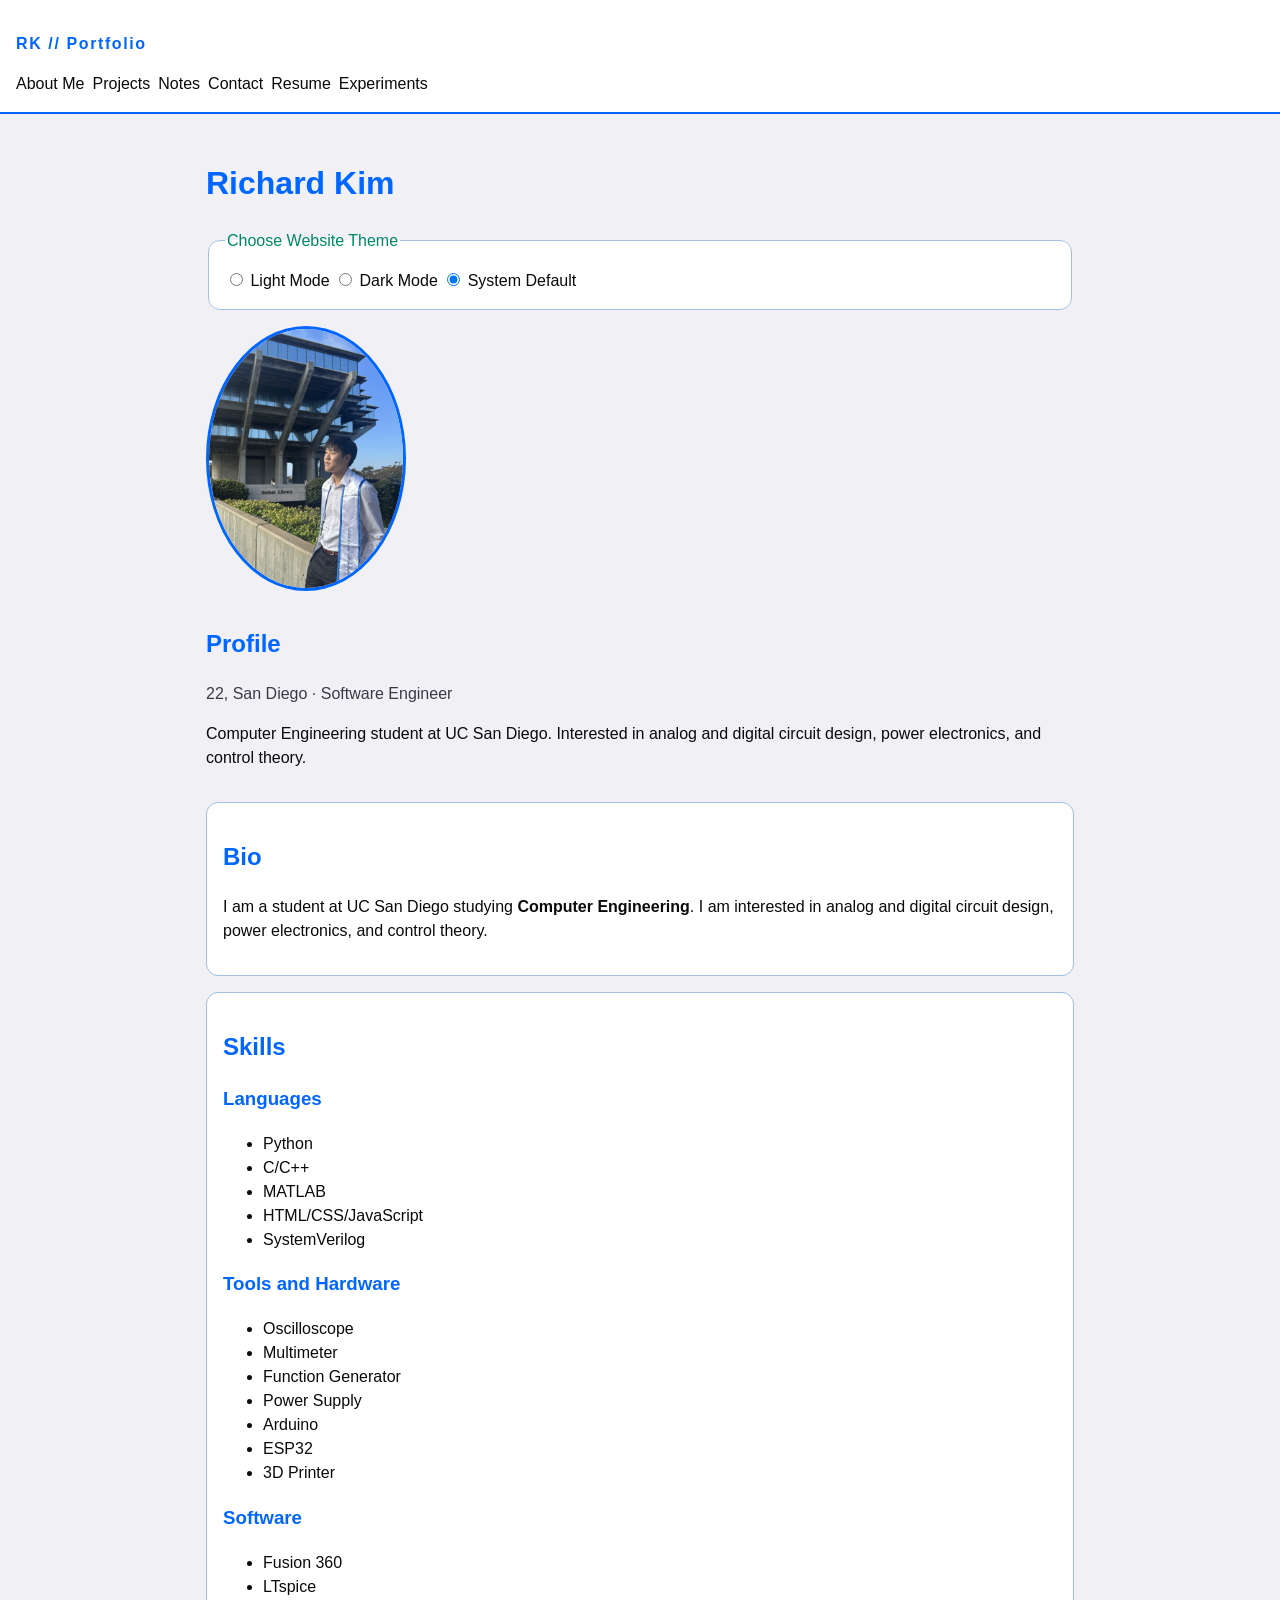
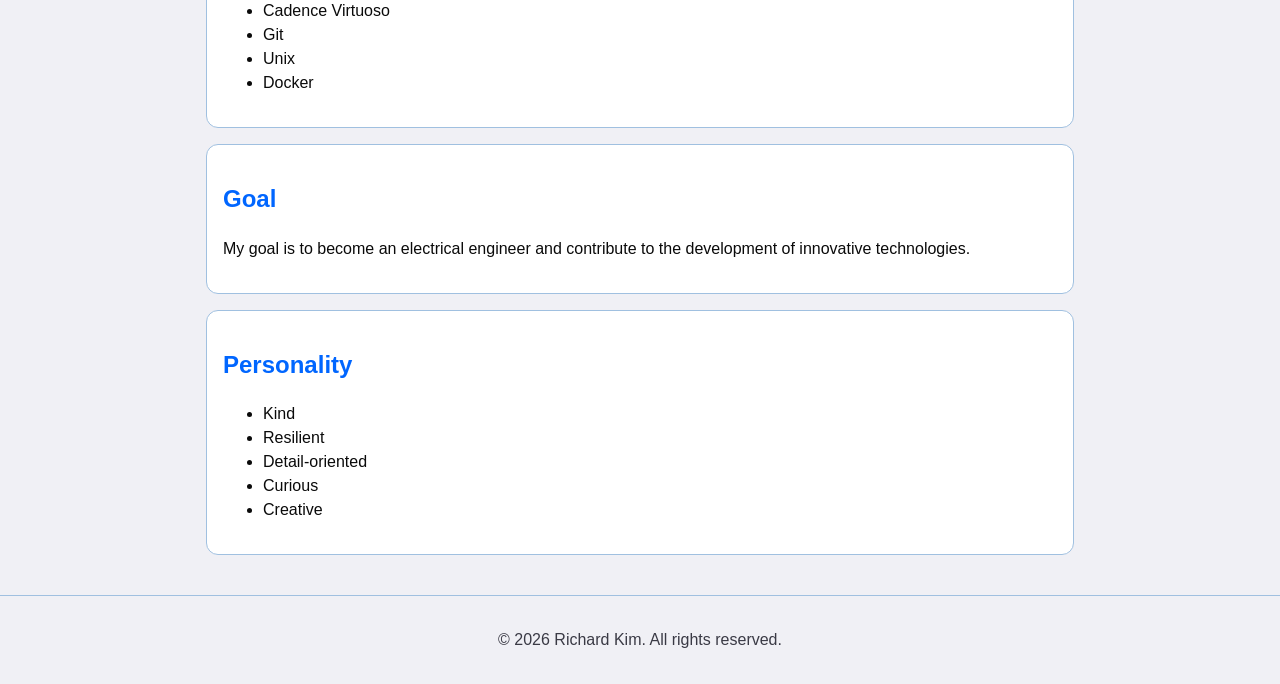
==== index.html @ 28630348 "Add files via upload" ====
<!doctype html>
<html lang="en">
<head>
    <meta charset="UTF-8">
    <meta name="viewport" content="width=device-width, initial-scale=1">
    <meta name="description" content="Richard Kim — UC San Diego Computer Engineering student. Personal homepage.">
    <title>Richard Kim | Home</title>
    <link href="images/opamp.png" rel="icon">
    <link rel="stylesheet" href="styles/y2k.css">
    <script src="scripts/theme.js" defer></script>
</head>
<body>
    <a class="skip-link" href="#main">Skip to main content</a>

    <noscript>
        <p class="noscript-note">
            Theme switching needs JavaScript.
        </p>
    </noscript>

    <header>
        <p id="brand">RK // Portfolio</p>
        <nav aria-label="Main">
            <ul>
                <li><a href="aboutme.html">About Me</a></li>
                <li><a href="projects.html">Projects</a></li>
                <li><a href="notes.html">Notes</a></li>
                <li><a href="contact.html">Contact</a></li>
                <li><a href="resume.html">Resume</a></li>
                <li><a href="experiments.html">Experiments</a></li>
            </ul>
        </nav>
    </header>

    <main id="main">
        <h1>Richard Kim</h1>

        <form class="theme-form">
            <fieldset>
                <legend>Choose Website Theme</legend>
                <input type="radio" id="theme-light" name="theme" value="light">
                <label for="theme-light">Light Mode</label>
                <input type="radio" id="theme-dark" name="theme" value="dark">
                <label for="theme-dark">Dark Mode</label>
                <input type="radio" id="theme-auto" name="theme" value="auto" checked>
                <label for="theme-auto">System Default</label>
            </fieldset>
        </form>

        <section class="intro" aria-labelledby="profile-heading">
            <img src="images/IMG_0413.jpg" alt="Richard Kim posing in front of Geisel Library" width="220">
            <article>
                <h2 id="profile-heading">Profile</h2>
                <p class="muted">22, San Diego · Software Engineer</p>
                <p>
                    Computer Engineering student at UC San Diego.
                    Interested in analog and digital circuit design, power electronics, and control theory.
                </p>
            </article>
        </section>

        <section class="panel" aria-labelledby="bio-heading">
            <h2 id="bio-heading">Bio</h2>
            <p>
                I am a student at UC San Diego studying <b>Computer Engineering</b>.
                I am interested in analog and digital circuit design, power electronics, and control theory.
            </p>
        </section>

        <section class="panel" aria-labelledby="skills-heading">
            <h2 id="skills-heading">Skills</h2>

            <h3>Languages</h3>
            <ul>
                <li>Python</li>
                <li>C/C++</li>
                <li>MATLAB</li>
                <li>HTML/CSS/JavaScript</li>
                <li>SystemVerilog</li>
            </ul>

            <h3>Tools and Hardware</h3>
            <ul>
                <li>Oscilloscope</li>
                <li>Multimeter</li>
                <li>Function Generator</li>
                <li>Power Supply</li>
                <li>Arduino</li>
                <li>ESP32</li>
                <li>3D Printer</li>
            </ul>

            <h3>Software</h3>
            <ul>
                <li>Fusion 360</li>
                <li>LTspice</li>
                <li>Cadence Virtuoso</li>
                <li>Git</li>
                <li>Unix</li>
                <li>Docker</li>
            </ul>
        </section>

        <section class="panel" aria-labelledby="goal-heading">
            <h2 id="goal-heading">Goal</h2>
            <p>My goal is to become an electrical engineer and contribute to the development of innovative technologies.</p>
        </section>

        <section class="panel" aria-labelledby="personality-heading">
            <h2 id="personality-heading">Personality</h2>
            <ul>
                <li>Kind</li>
                <li>Resilient</li>
                <li>Detail-oriented</li>
                <li>Curious</li>
                <li>Creative</li>
            </ul>
        </section>
    </main>

    <footer>
        <p>&copy; 2026 Richard Kim. All rights reserved.</p>
    </footer>
</body>
</html>
---- styles/y2k.css ----
:root {
    --bg: #0a0a0a;
    --text: #e0e0e8;
    --muted: #a0b0c0;
    --panel: #1a1a22;
    --cyan: #00ccdd;
    --lime: #88ff00;
    --border: #3a4a5a;
}

[data-theme="light"] {
    --bg: #f0f0f5;
    --text: #0a0a0a;
    --muted: #3a3a45;
    --panel: #ffffff;
    --cyan: #0066ff;
    --lime: #008866;
    --border: #a0c0e0;
}

@media (prefers-color-scheme: light) {
    :root:not([data-theme]) {
        --bg: #f0f0f5;
        --text: #0a0a0a;
        --muted: #3a3a45;
        --panel: #ffffff;
        --cyan: #0066ff;
        --lime: #008866;
        --border: #a0c0e0;
    }
}

* {
    box-sizing: border-box;
}

body {
    margin: 0;
    font-family: Arial, sans-serif;
    color: var(--text);
    background: var(--bg);
    line-height: 1.5;
}

a:focus-visible,
input:focus-visible {
    outline: 2px solid var(--lime);
    outline-offset: 2px;
}

.skip-link {
    position: absolute;
    left: -999px;
}

.skip-link:focus {
    left: 1rem;
    top: 1rem;
    background: var(--lime);
    color: #000;
    padding: 0.5rem;
}

header {
    background: var(--panel);
    border-bottom: 2px solid var(--cyan);
    padding: 1rem;
}

#brand {
    color: var(--cyan);
    font-weight: bold;
    letter-spacing: 0.1em;
}

nav ul {
    display: flex;
    flex-wrap: wrap;
    gap: 0.5rem;
    list-style: none;
    margin: 0.5rem 0 0;
    padding: 0;
}

nav a {
    color: var(--text);
    text-decoration: none;
}

nav a:hover {
    color: var(--cyan);
}

main {
    max-width: 900px;
    margin: 0 auto;
    padding: 1.5rem 1rem;
}

h1 {
    color: var(--cyan);
}

h2, h3 {
    color: var(--cyan);
}

.intro {
    display: flex;
    flex-wrap: wrap;
    gap: 1rem;
    margin-bottom: 1rem;
}

.intro img {
    width: 200px;
    max-width: 100%;
    border: 3px solid var(--cyan);
    border-radius: 50%;
}

.panel,
.theme-form fieldset {
    background: var(--panel);
    border: 1px solid var(--border);
    border-radius: 0.75rem;
    padding: 1rem;
    margin-bottom: 1rem;
}

.theme-form legend {
    color: var(--lime);
}

.muted,
footer {
    color: var(--muted);
}

footer {
    text-align: center;
    padding: 1rem;
    border-top: 1px solid var(--border);
}

.noscript-note {
    background: #880000;
    color: #fff;
    padding: 0.75rem;
}

@media (max-width: 500px) {
    .intro {
        flex-direction: column;
    }
}
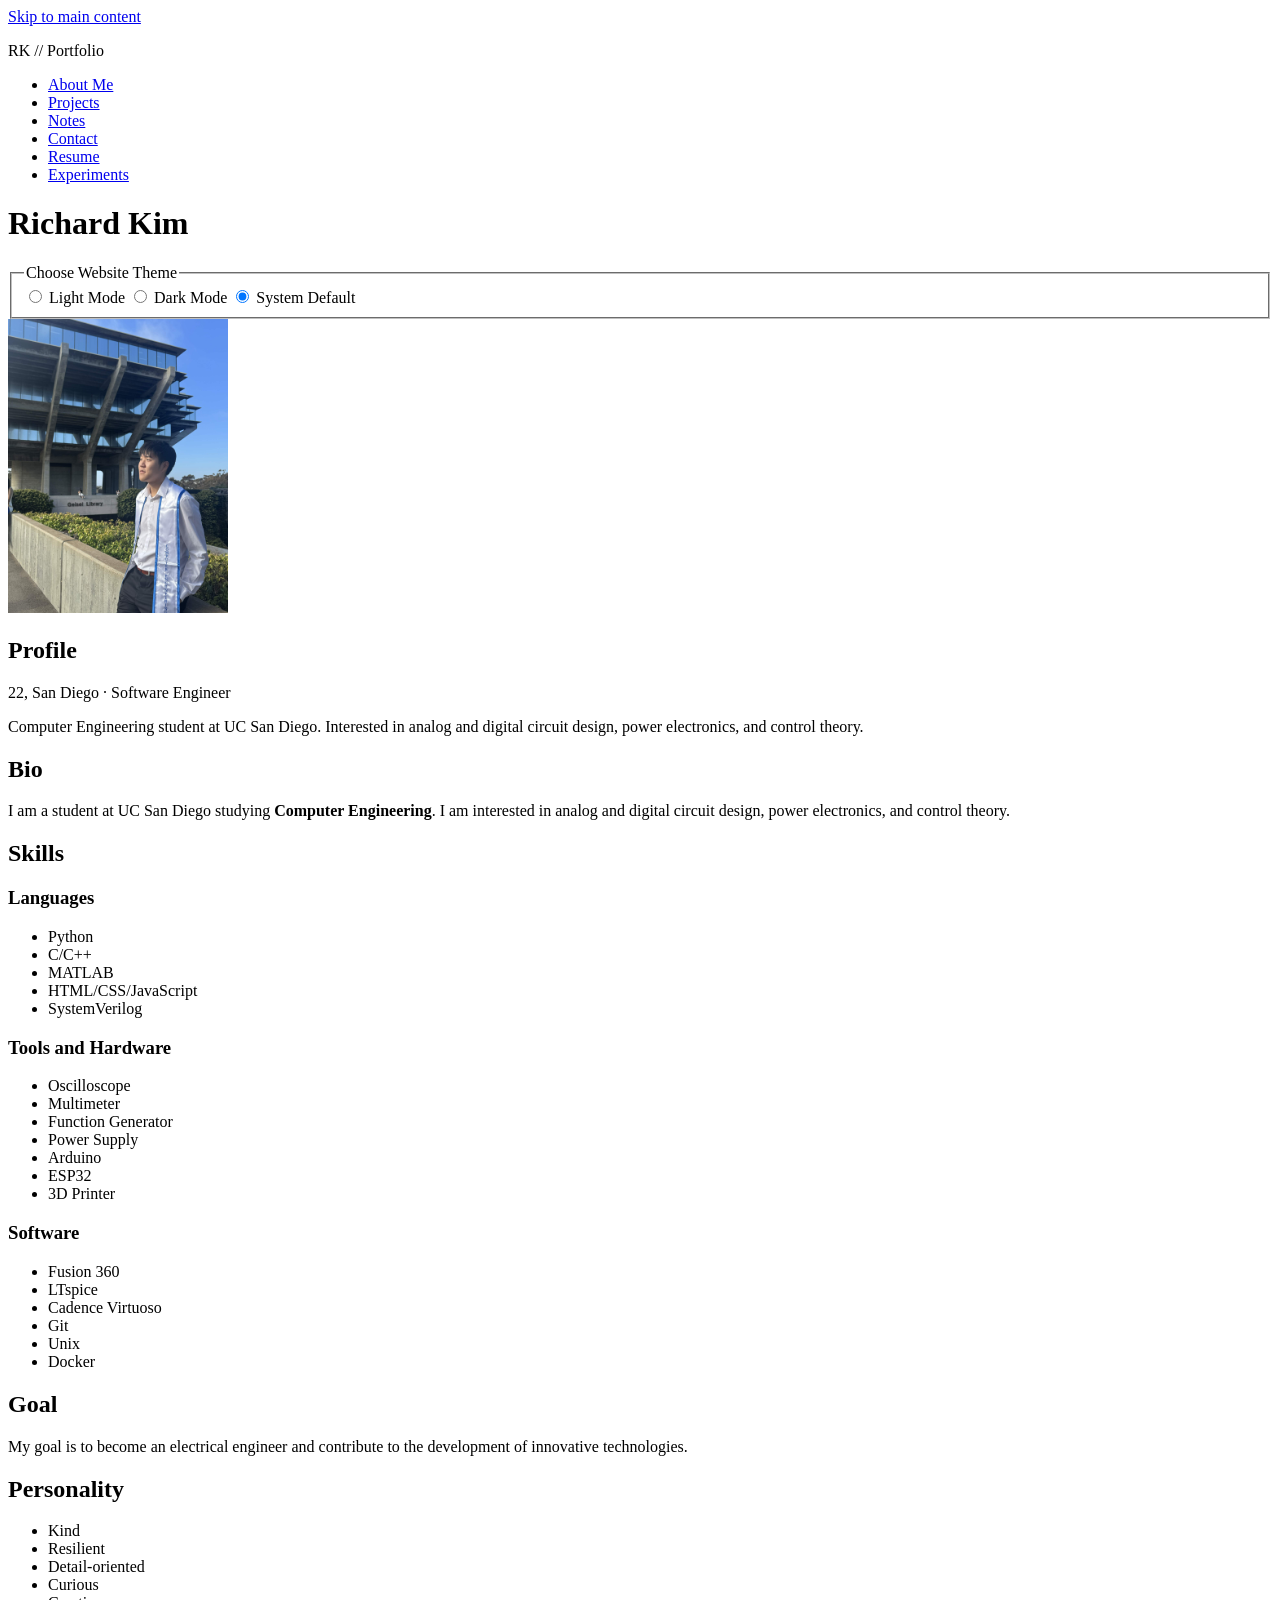
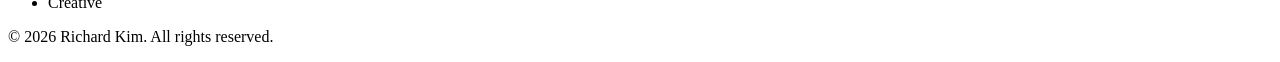
==== commit 29c264d8: "removed style" ====
--- a/index.html
+++ b/index.html
@@ -6,7 +6,6 @@
     <meta name="description" content="Richard Kim — UC San Diego Computer Engineering student. Personal homepage.">
     <title>Richard Kim | Home</title>
     <link href="images/opamp.png" rel="icon">
-    <link rel="stylesheet" href="styles/y2k.css">
     <script src="scripts/theme.js" defer></script>
 </head>
 <body>
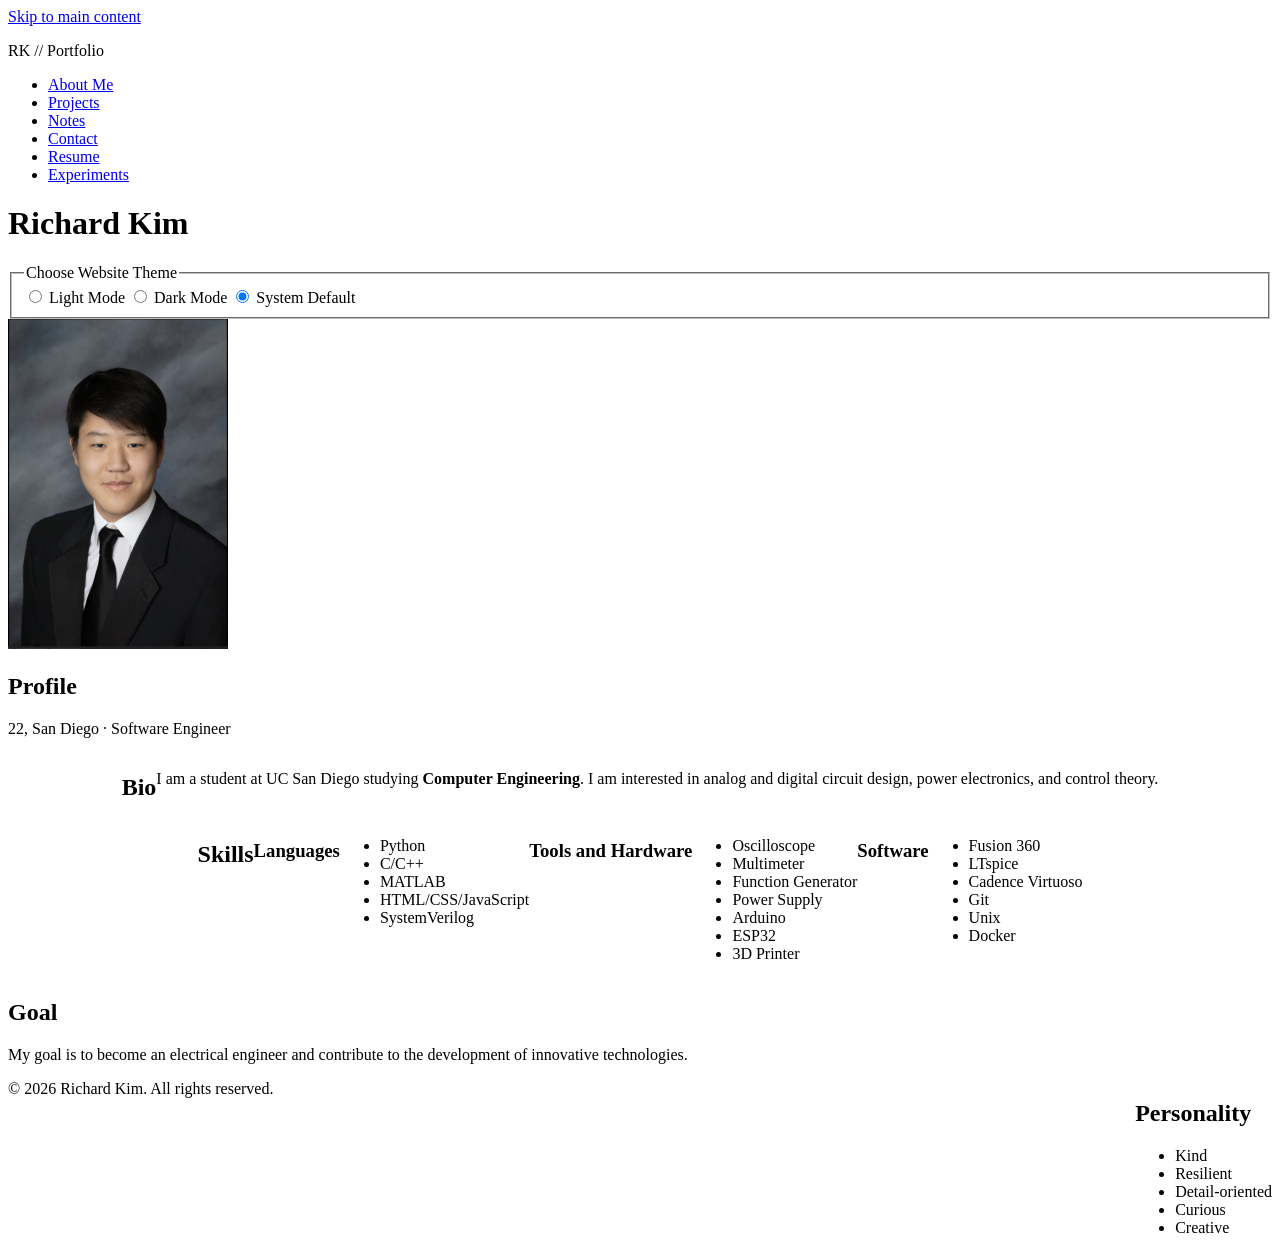
==== commit f0679334: "changed pic" ====
--- a/index.html
+++ b/index.html
@@ -6,6 +6,7 @@
     <meta name="description" content="Richard Kim — UC San Diego Computer Engineering student. Personal homepage.">
     <title>Richard Kim | Home</title>
     <link href="images/opamp.png" rel="icon">
+    <link href="styles/index.css" rel="stylesheet">
     <script src="scripts/theme.js" defer></script>
 </head>
 <body>
@@ -46,28 +47,24 @@
             </fieldset>
         </form>
 
-        <section class="intro" aria-labelledby="profile-heading">
-            <img src="images/IMG_0413.jpg" alt="Richard Kim posing in front of Geisel Library" width="220">
+        <section id="profile" >
+            <img src="images/mepic2.png" alt="Photo of Richard Kim in a suit" width="220">
             <article>
-                <h2 id="profile-heading">Profile</h2>
-                <p class="muted">22, San Diego · Software Engineer</p>
-                <p>
-                    Computer Engineering student at UC San Diego.
-                    Interested in analog and digital circuit design, power electronics, and control theory.
-                </p>
+                <h2>Profile</h2>
+                <p>22, San Diego · Software Engineer</p>
             </article>
         </section>
 
-        <section class="panel" aria-labelledby="bio-heading">
-            <h2 id="bio-heading">Bio</h2>
+        <section id="bio" >
+            <h2>Bio</h2>
             <p>
                 I am a student at UC San Diego studying <b>Computer Engineering</b>.
                 I am interested in analog and digital circuit design, power electronics, and control theory.
             </p>
         </section>
 
-        <section class="panel" aria-labelledby="skills-heading">
-            <h2 id="skills-heading">Skills</h2>
+        <section id="skills" >
+            <h2>Skills</h2>
 
             <h3>Languages</h3>
             <ul>
@@ -100,13 +97,13 @@
             </ul>
         </section>
 
-        <section class="panel" aria-labelledby="goal-heading">
-            <h2 id="goal-heading">Goal</h2>
+        <section id="goal">
+            <h2>Goal</h2>
             <p>My goal is to become an electrical engineer and contribute to the development of innovative technologies.</p>
         </section>
 
-        <section class="panel" aria-labelledby="personality-heading">
-            <h2 id="personality-heading">Personality</h2>
+        <section id="personality" >
+            <h2>Personality</h2>
             <ul>
                 <li>Kind</li>
                 <li>Resilient</li>
--- a/styles/index.css
+++ b/styles/index.css
@@ -0,0 +1,10 @@
+#bio, #skills {
+    display: flex;
+    align-content: center;
+    justify-content: center;
+}
+
+
+#personality {
+    float: right;
+}
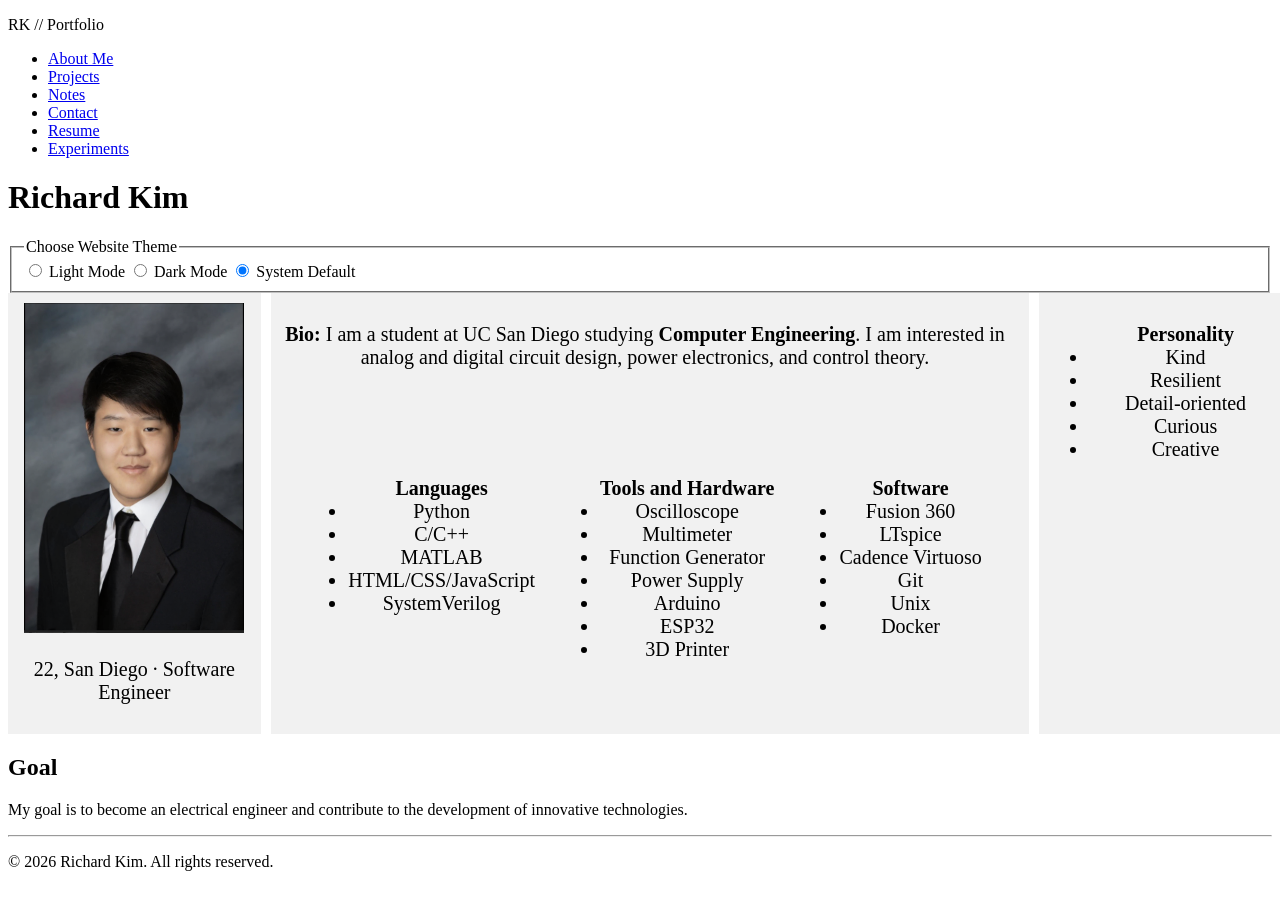
==== commit 9a319a20: "created grid layout" ====
--- a/index.html
+++ b/index.html
@@ -10,7 +10,6 @@
     <script src="scripts/theme.js" defer></script>
 </head>
 <body>
-    <a class="skip-link" href="#main">Skip to main content</a>
 
     <noscript>
         <p class="noscript-note">
@@ -47,54 +46,62 @@
             </fieldset>
         </form>
 
-        <section id="profile" >
-            <img src="images/mepic2.png" alt="Photo of Richard Kim in a suit" width="220">
-            <article>
-                <h2>Profile</h2>
-                <p>22, San Diego · Software Engineer</p>
-            </article>
-        </section>
+        <section class="grid-container">
+            <section id="profile" >
+                <img src="images/mepic2.png" alt="Photo of Richard Kim in a suit" width="220">
+                <article>
+                    <p>22, San Diego · Software Engineer</p>
+                </article>
+            </section>
 
-        <section id="bio" >
-            <h2>Bio</h2>
-            <p>
-                I am a student at UC San Diego studying <b>Computer Engineering</b>.
-                I am interested in analog and digital circuit design, power electronics, and control theory.
-            </p>
-        </section>
+            <section id="bio-skills" >
+                
+                <p> <b>Bio:</b>
+                    I am a student at UC San Diego studying <b>Computer Engineering</b>.
+                    I am interested in analog and digital circuit design, power electronics, and control theory.
+                </p>
 
-        <section id="skills" >
-            <h2>Skills</h2>
+                <ul>
+                    <lh><b>Languages</b></lh>
+                    <li>Python</li>
+                    <li>C/C++</li>
+                    <li>MATLAB</li>
+                    <li>HTML/CSS/JavaScript</li>
+                    <li>SystemVerilog</li>
+                </ul>
 
-            <h3>Languages</h3>
-            <ul>
-                <li>Python</li>
-                <li>C/C++</li>
-                <li>MATLAB</li>
-                <li>HTML/CSS/JavaScript</li>
-                <li>SystemVerilog</li>
-            </ul>
+                <ul>
+                    <lh><b>Tools and Hardware</b></lh>
+                    <li>Oscilloscope</li>
+                    <li>Multimeter</li>
+                    <li>Function Generator</li>
+                    <li>Power Supply</li>
+                    <li>Arduino</li>
+                    <li>ESP32</li>
+                    <li>3D Printer</li>
+                </ul>
 
-            <h3>Tools and Hardware</h3>
-            <ul>
-                <li>Oscilloscope</li>
-                <li>Multimeter</li>
-                <li>Function Generator</li>
-                <li>Power Supply</li>
-                <li>Arduino</li>
-                <li>ESP32</li>
-                <li>3D Printer</li>
-            </ul>
+                <ul>
+                    <lh><b>Software</b></lh>
+                    <li>Fusion 360</li>
+                    <li>LTspice</li>
+                    <li>Cadence Virtuoso</li>
+                    <li>Git</li>
+                    <li>Unix</li>
+                    <li>Docker</li>
+                </ul>
+            </section>
 
-            <h3>Software</h3>
-            <ul>
-                <li>Fusion 360</li>
-                <li>LTspice</li>
-                <li>Cadence Virtuoso</li>
-                <li>Git</li>
-                <li>Unix</li>
-                <li>Docker</li>
-            </ul>
+            <section id="personality" >
+                <ul>
+                    <lh><b>Personality</b></lh>
+                    <li>Kind</li>
+                    <li>Resilient</li>
+                    <li>Detail-oriented</li>
+                    <li>Curious</li>
+                    <li>Creative</li>
+                </ul>
+            </section>
         </section>
 
         <section id="goal">
@@ -102,17 +109,10 @@
             <p>My goal is to become an electrical engineer and contribute to the development of innovative technologies.</p>
         </section>
 
-        <section id="personality" >
-            <h2>Personality</h2>
-            <ul>
-                <li>Kind</li>
-                <li>Resilient</li>
-                <li>Detail-oriented</li>
-                <li>Curious</li>
-                <li>Creative</li>
-            </ul>
-        </section>
+
     </main>
+
+    <hr>
 
     <footer>
         <p>&copy; 2026 Richard Kim. All rights reserved.</p>
--- a/styles/index.css
+++ b/styles/index.css
@@ -1,10 +1,23 @@
-#bio, #skills {
-    display: flex;
-    align-content: center;
-    justify-content: center;
+
+
+.grid-container {
+    display: grid;
+    grid-template-columns: 20% 60% 20%;
+    grid-gap: 10px;
 }
 
+.grid-container section {
+    background-color: #f1f1f1;
+    color: #000;
+    padding: 10px;
+    font-size: 20px;
+    text-align: center;
+}
 
-#personality {
-    float: right;
+#bio-skills {
+    display: flex;
+    flex-wrap: wrap;
+    gap: 25px;          
+    padding-left: 0;   
+    justify-content: center;
 }
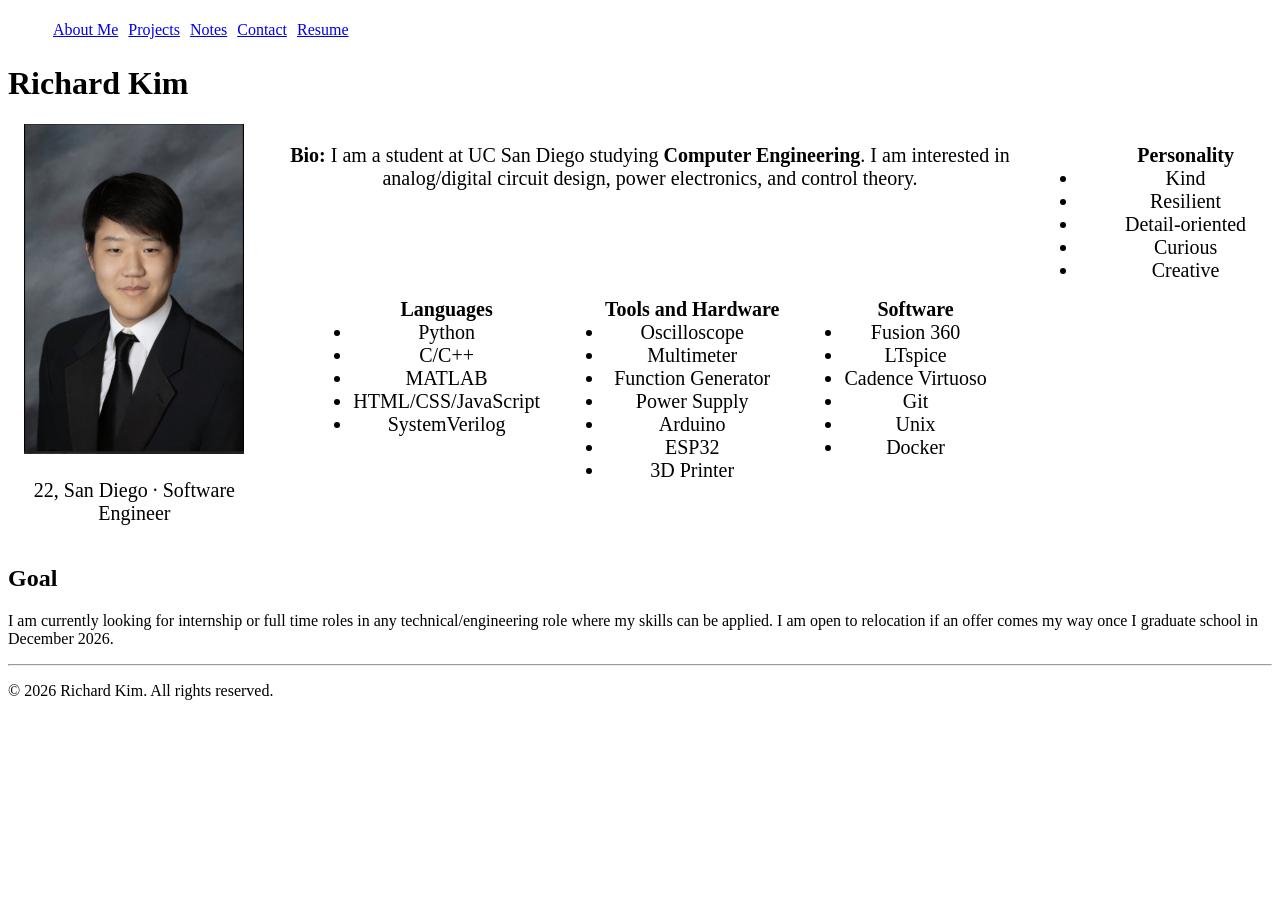
==== commit 6746dc0d: "changed goal" ====
--- a/index.html
+++ b/index.html
@@ -18,23 +18,18 @@
     </noscript>
 
     <header>
-        <p id="brand">RK // Portfolio</p>
-        <nav aria-label="Main">
+        <nav >
             <ul>
                 <li><a href="aboutme.html">About Me</a></li>
                 <li><a href="projects.html">Projects</a></li>
                 <li><a href="notes.html">Notes</a></li>
                 <li><a href="contact.html">Contact</a></li>
                 <li><a href="resume.html">Resume</a></li>
-                <li><a href="experiments.html">Experiments</a></li>
             </ul>
         </nav>
-    </header>
-
-    <main id="main">
-        <h1>Richard Kim</h1>
-
-        <form class="theme-form">
+        
+        <!--
+        <form class="theme">
             <fieldset>
                 <legend>Choose Website Theme</legend>
                 <input type="radio" id="theme-light" name="theme" value="light">
@@ -45,6 +40,12 @@
                 <label for="theme-auto">System Default</label>
             </fieldset>
         </form>
+        -->
+
+    </header>
+
+    <main >
+        <h1>Richard Kim</h1>
 
         <section class="grid-container">
             <section id="profile" >
@@ -58,7 +59,7 @@
                 
                 <p> <b>Bio:</b>
                     I am a student at UC San Diego studying <b>Computer Engineering</b>.
-                    I am interested in analog and digital circuit design, power electronics, and control theory.
+                    I am interested in analog/digital circuit design, power electronics, and control theory.
                 </p>
 
                 <ul>
@@ -106,7 +107,8 @@
 
         <section id="goal">
             <h2>Goal</h2>
-            <p>My goal is to become an electrical engineer and contribute to the development of innovative technologies.</p>
+            <p>I am currently looking for internship or full time roles in any technical/engineering role where my skills can be applied. 
+                I am open to relocation if an offer comes my way once I graduate school in December 2026. </p>
         </section>
 
 
--- a/styles/index.css
+++ b/styles/index.css
@@ -1,5 +1,3 @@
-
-
 .grid-container {
     display: grid;
     grid-template-columns: 20% 60% 20%;
@@ -7,9 +5,6 @@
 }
 
 .grid-container section {
-    background-color: #f1f1f1;
-    color: #000;
-    padding: 10px;
     font-size: 20px;
     text-align: center;
 }
@@ -20,4 +15,13 @@
     gap: 25px;          
     padding-left: 0;   
     justify-content: center;
-}+}
+
+nav > ul {
+    list-style-type: none;
+    display: flex;
+    li {
+        padding: 5px;
+    }
+}
+
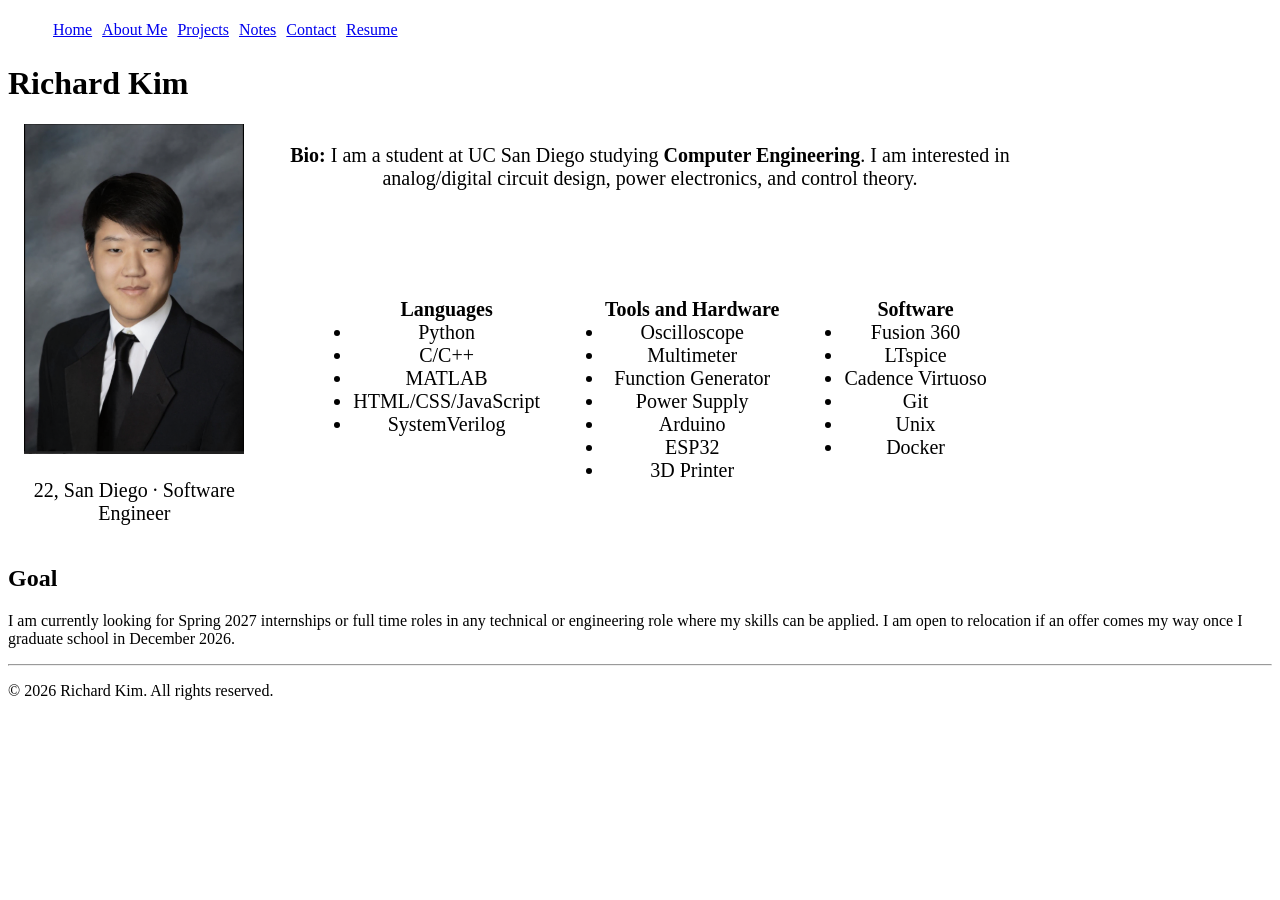
==== commit 8e3eda09: "made changes for sharing" ====
--- a/index.html
+++ b/index.html
@@ -18,8 +18,9 @@
     </noscript>
 
     <header>
-        <nav >
+        <nav>
             <ul>
+                <li><a href="index.html">Home</a></li>
                 <li><a href="aboutme.html">About Me</a></li>
                 <li><a href="projects.html">Projects</a></li>
                 <li><a href="notes.html">Notes</a></li>
@@ -93,6 +94,7 @@
                 </ul>
             </section>
 
+            <!--
             <section id="personality" >
                 <ul>
                     <lh><b>Personality</b></lh>
@@ -103,11 +105,13 @@
                     <li>Creative</li>
                 </ul>
             </section>
+            -->
         </section>
+
 
         <section id="goal">
             <h2>Goal</h2>
-            <p>I am currently looking for internship or full time roles in any technical/engineering role where my skills can be applied. 
+            <p>I am currently looking for Spring 2027 internships or full time roles in any technical or engineering role where my skills can be applied. 
                 I am open to relocation if an offer comes my way once I graduate school in December 2026. </p>
         </section>
 
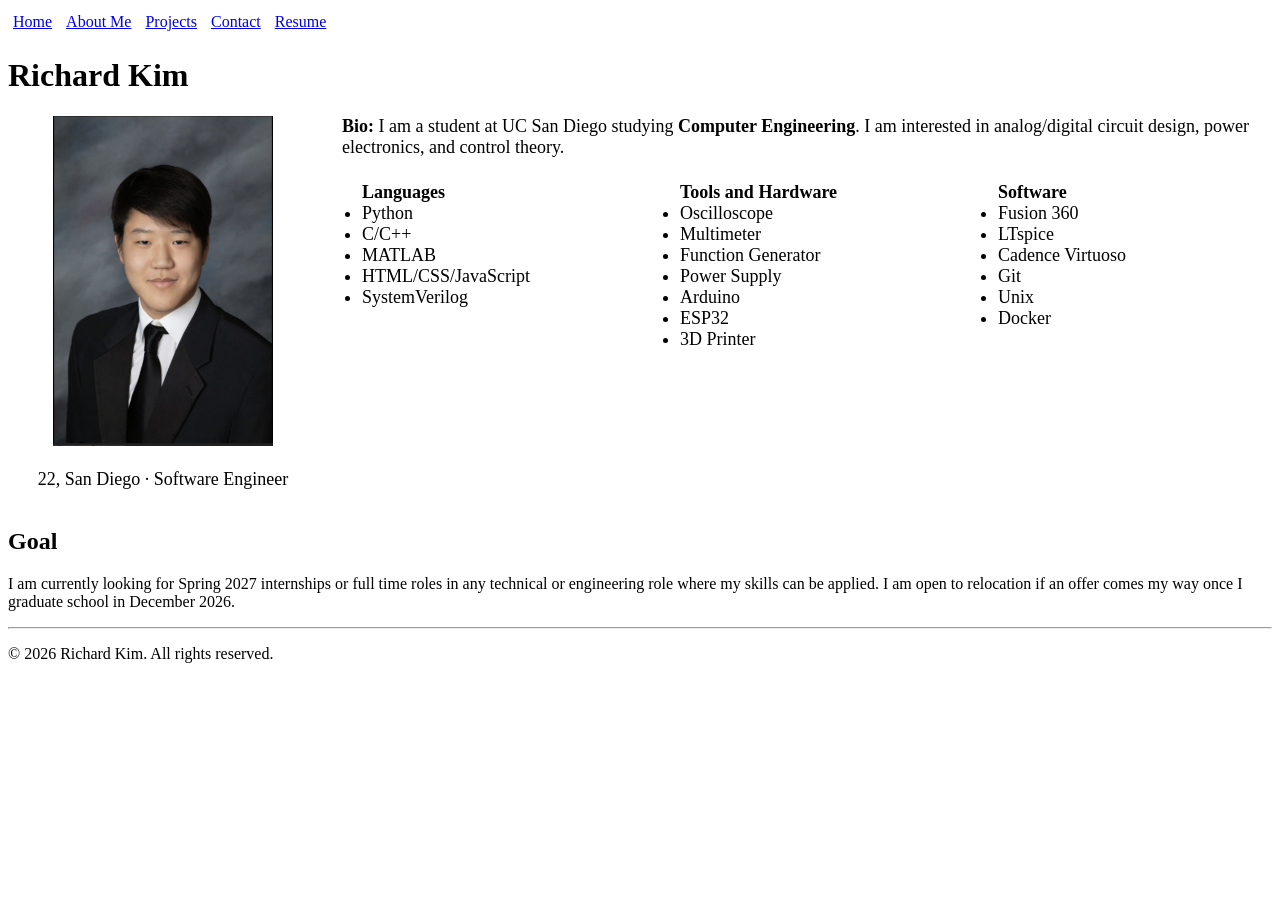
==== commit bd759fba: "better look for mobile users" ====
--- a/index.html
+++ b/index.html
@@ -23,7 +23,6 @@
                 <li><a href="index.html">Home</a></li>
                 <li><a href="aboutme.html">About Me</a></li>
                 <li><a href="projects.html">Projects</a></li>
-                <li><a href="notes.html">Notes</a></li>
                 <li><a href="contact.html">Contact</a></li>
                 <li><a href="resume.html">Resume</a></li>
             </ul>
--- a/styles/index.css
+++ b/styles/index.css
@@ -1,27 +1,83 @@
 .grid-container {
     display: grid;
-    grid-template-columns: 20% 60% 20%;
-    grid-gap: 10px;
+    grid-template-columns: minmax(180px, 1fr) minmax(0, 3fr);
+    gap: 1.5rem;
+    align-items: start;
 }
 
 .grid-container section {
-    font-size: 20px;
+    font-size: 1.125rem;
     text-align: center;
+}
+
+#profile img {
+    max-width: 100%;
+    height: auto;
 }
 
 #bio-skills {
     display: flex;
     flex-wrap: wrap;
-    gap: 25px;          
-    padding-left: 0;   
+    gap: 1.5rem;
     justify-content: center;
+    align-items: flex-start;
+    min-width: 0;
+}
+
+#bio-skills > p {
+    flex: 1 1 100%;
+    margin: 0;
+    text-align: left;
+}
+
+#bio-skills > ul {
+    flex: 1 1 10rem;
+    margin: 0;
+    padding-left: 1.25rem;
+    text-align: left;
 }
 
 nav > ul {
     list-style-type: none;
     display: flex;
+    flex-wrap: wrap;
+    gap: 0.25rem;
+    padding-left: 0;
+    margin: 0;
+
     li {
         padding: 5px;
     }
 }
 
+@media (max-width: 700px) {
+    .grid-container {
+        grid-template-columns: 1fr;
+        gap: 1.25rem;
+    }
+
+    .grid-container section {
+        font-size: 1rem;
+    }
+
+    #profile {
+        text-align: center;
+    }
+
+    #profile img {
+        width: min(220px, 70vw);
+    }
+
+    #bio-skills {
+        flex-direction: column;
+        flex-wrap: nowrap;
+        gap: 1rem;
+        align-items: stretch;
+    }
+
+    #bio-skills > p,
+    #bio-skills > ul {
+        flex: none;
+        width: 100%;
+    }
+}
